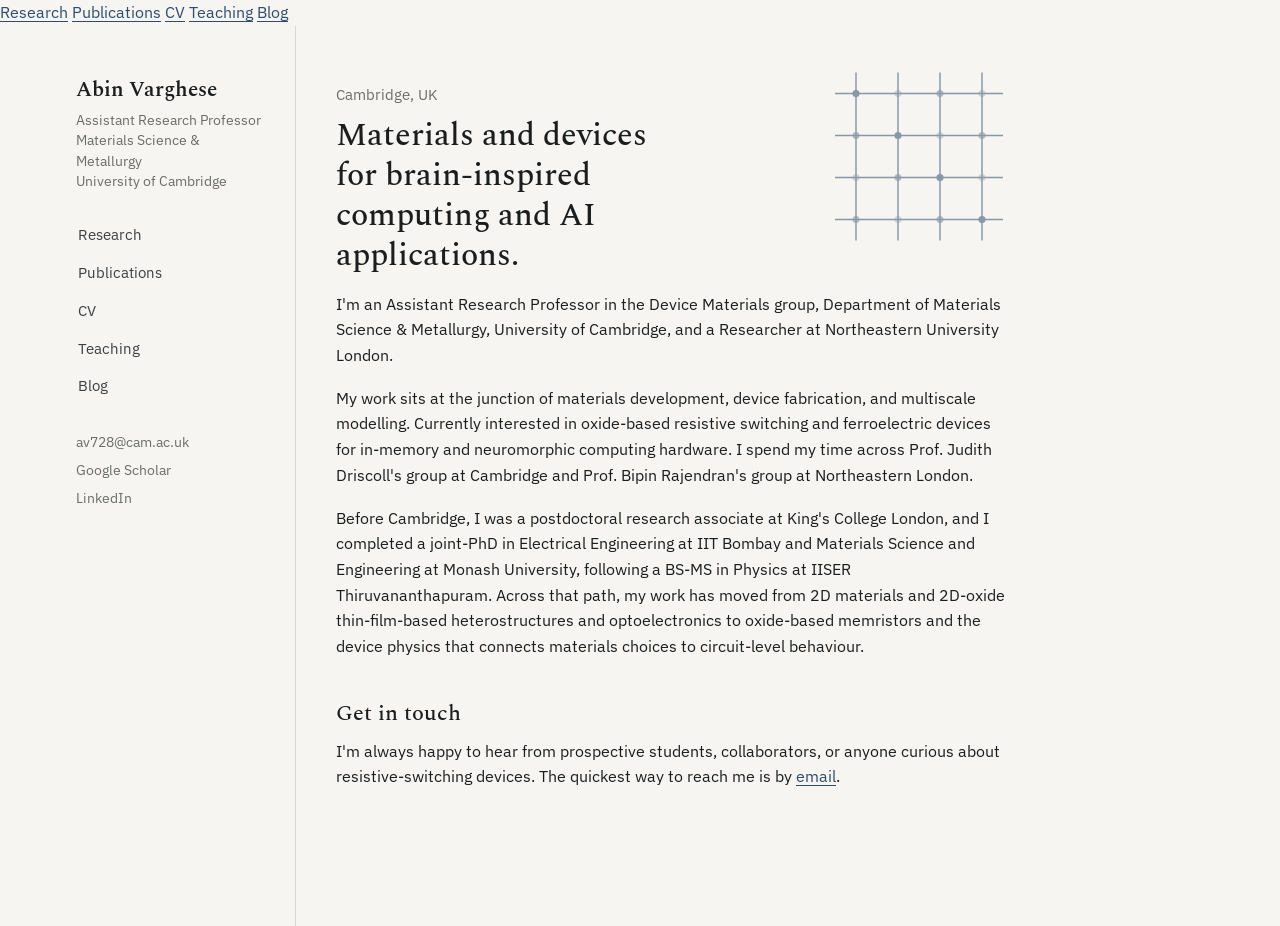
==== index.html @ 8b73548c "Update index.html" ====
<!doctype html>
<html lang="en">
<head>
<meta charset="utf-8">
<meta name="viewport" content="width=device-width, initial-scale=1">
<title>Abin Varghese — Device Materials, Cambridge</title>
<meta name="description" content="Abin Varghese is an Assistant Research Professor at the University of Cambridge, working on materials and devices for in-memory and neuromorphic computing.">
<link rel="stylesheet" href="style.css">
</head>
<body>

<div class="mobile-header">
  <span class="mobile-header__name">Abin Varghese</span>
</div>
<nav class="mobile-nav">
  <!--<a href="index.html" class="is-active">About</a>-->
  <a href="research.html">Research</a>
  <a href="publications.html">Publications</a>
  <a href="cv.html">CV</a>
  <a href="teaching.html">Teaching</a>
  <a href="blog.html">Blog</a>
</nav>

<div class="shell">
  <aside class="sidebar">
    <p class="sidebar__name">Abin Varghese</p>
    <p class="sidebar__role">Assistant Research Professor<br>Materials Science &amp; Metallurgy<br>University of Cambridge</p>
    <nav>
      <!--<a href="index.html" class="is-active">About</a>-->
      <a href="research.html">Research</a>
      <a href="publications.html">Publications</a>
      <a href="cv.html">CV</a>
      <a href="teaching.html">Teaching</a>
      <a href="blog.html">Blog</a>
    </nav>
    <div class="sidebar__contact">
      <a href="mailto:av728@cam.ac.uk">av728@cam.ac.uk</a>
      <a href="#" title="Add your Google Scholar link">Google Scholar</a>
      <a href="#" title="Add your LinkedIn link">LinkedIn</a>
    </div>
  </aside>

  <main class="main">
    <div class="content">

      <div class="hero">
        <svg class="hero__diagram" viewBox="0 0 200 200" xmlns="http://www.w3.org/2000/svg" aria-hidden="true">
          <g stroke="#2e4c6d" stroke-width="1.4" fill="none">
            <line x1="20" y1="30" x2="180" y2="30"/>
            <line x1="20" y1="70" x2="180" y2="70"/>
            <line x1="20" y1="110" x2="180" y2="110"/>
            <line x1="20" y1="150" x2="180" y2="150"/>
            <line x1="40" y1="10" x2="40" y2="170"/>
            <line x1="80" y1="10" x2="80" y2="170"/>
            <line x1="120" y1="10" x2="120" y2="170"/>
            <line x1="160" y1="10" x2="160" y2="170"/>
          </g>
          <g fill="#2e4c6d">
            <circle cx="40" cy="30" r="3.4"/>
            <circle cx="80" cy="30" r="3.4" opacity="0.35"/>
            <circle cx="120" cy="30" r="3.4" opacity="0.6"/>
            <circle cx="160" cy="30" r="3.4" opacity="0.35"/>
            <circle cx="40" cy="70" r="3.4" opacity="0.6"/>
            <circle cx="80" cy="70" r="3.4"/>
            <circle cx="120" cy="70" r="3.4" opacity="0.35"/>
            <circle cx="160" cy="70" r="3.4" opacity="0.6"/>
            <circle cx="40" cy="110" r="3.4" opacity="0.35"/>
            <circle cx="80" cy="110" r="3.4" opacity="0.6"/>
            <circle cx="120" cy="110" r="3.4"/>
            <circle cx="160" cy="110" r="3.4" opacity="0.35"/>
            <circle cx="40" cy="150" r="3.4" opacity="0.6"/>
            <circle cx="80" cy="150" r="3.4" opacity="0.35"/>
            <circle cx="120" cy="150" r="3.4" opacity="0.6"/>
            <circle cx="160" cy="150" r="3.4"/>
          </g>
        </svg>
        <p class="hero__eyebrow">Cambridge, UK</p>
        <h1>Materials and devices for brain-inspired computing and AI applications.</h1>
      </div>

      <p>I'm an Assistant Research Professor in the Device Materials group, Department of Materials Science &amp; Metallurgy, University of Cambridge, and a Researcher at Northeastern University London.</p>

      <p> My work sits at the junction of materials development, device fabrication, and multiscale modelling. Currently interested in oxide-based resistive switching and ferroelectric devices for in-memory and neuromorphic computing hardware. I spend my time across Prof. Judith Driscoll's group at Cambridge and Prof. Bipin Rajendran's group at Northeastern London.</p>

      <p>Before Cambridge, I was a postdoctoral research associate at King's College London, and I completed a joint-PhD in Electrical Engineering at IIT Bombay and Materials Science and Engineering at Monash University, following a BS-MS in Physics at IISER Thiruvananthapuram. Across that path, my work has moved from 2D materials and 2D-oxide thin-film-based heterostructures and optoelectronics to oxide-based memristors and the device physics that connects materials choices to circuit-level behaviour.</p>

     <!--<div class="stat-row">
        <div class="stat"><span class="stat__value">25</span><span class="stat__label">peer-reviewed publications</span></div>
        <div class="stat"><span class="stat__value">819</span><span class="stat__label">citations</span></div>
        <div class="stat"><span class="stat__value">11</span><span class="stat__label">h-index</span></div>
      </div>-->

      
      <h2>Get in touch</h2>
      <p>I'm always happy to hear from prospective students, collaborators, or anyone curious about resistive-switching devices. The quickest way to reach me is by <a href="mailto:av728@cam.ac.uk">email</a>.</p>

    </div>
  </main>
</div>

</body>
</html>
---- style.css ----
/* ============================================================
   Abin Varghese — personal academic site
   Design tokens
   ============================================================ */

@import url('https://fonts.googleapis.com/css2?family=Spectral:ital,wght@0,400;0,500;0,600;1,400;1,500&family=IBM+Plex+Sans:wght@400;500;600&display=swap');

:root {
  --paper: #f6f5f1;
  --paper-raised: #ffffff;
  --ink: #1b1e1f;
  --ink-soft: #3c4042;
  --meta: #6b6d68;
  --line: #d8d6cd;
  --accent: #2e4c6d;      /* WO3 electrochromic blue */
  --accent-soft: #8a9bb0;
  --accent-wash: #e8edf2;
  --max-w: 42rem;
  --sidebar-w: 15.5rem;
}

* { box-sizing: border-box; }

html {
  -webkit-text-size-adjust: 100%;
}

body {
  margin: 0;
  background: var(--paper);
  color: var(--ink);
  font-family: 'IBM Plex Sans', -apple-system, BlinkMacSystemFont, sans-serif;
  font-size: 16px;
  line-height: 1.6;
  -webkit-font-smoothing: antialiased;
}

h1, h2, h3 {
  font-family: 'Spectral', Georgia, serif;
  font-weight: 500;
  line-height: 1.25;
  margin: 0 0 0.5em;
  color: var(--ink);
}

h1 { font-size: 2rem; }
h2 { font-size: 1.4rem; margin-top: 2.5rem; }
h3 { font-size: 1.05rem; font-weight: 600; margin-top: 1.75rem; }

p { margin: 0 0 1.1em; }

a {
  color: var(--accent);
  text-decoration-thickness: 1px;
  text-underline-offset: 3px;
  transition: color 0.15s ease;
}
a:hover { color: var(--ink); }

a:focus-visible, button:focus-visible {
  outline: 2px solid var(--accent);
  outline-offset: 3px;
}

ul, ol { padding-left: 1.2em; }
li { margin-bottom: 0.5em; }

hr {
  border: none;
  border-top: 1px solid var(--line);
  margin: 2.5rem 0;
}

/* ---------------- Layout shell ---------------- */

.shell {
  display: flex;
  min-height: 100vh;
  max-width: 74rem;
  margin: 0 auto;
}

.sidebar {
  width: var(--sidebar-w);
  flex-shrink: 0;
  padding: 3rem 1.75rem 2rem;
  position: sticky;
  top: 0;
  align-self: flex-start;
  height: 100vh;
  overflow-y: auto;
  border-right: 1px solid var(--line);
}

.sidebar__name {
  font-family: 'Spectral', serif;
  font-size: 1.3rem;
  font-weight: 600;
  margin: 0 0 0.15em;
}

.sidebar__role {
  font-size: 0.85rem;
  color: var(--meta);
  line-height: 1.5;
  margin: 0 0 1.75rem;
}

.sidebar nav {
  display: flex;
  flex-direction: column;
  gap: 0.55rem;
  margin-bottom: 2rem;
}

.sidebar nav a {
  color: var(--ink-soft);
  text-decoration: none;
  font-size: 0.95rem;
  padding: 0.15rem 0;
  border-left: 2px solid transparent;
  padding-left: 0.7rem;
  margin-left: -0.7rem;
  transition: border-color 0.15s ease, color 0.15s ease;
}

.sidebar nav a:hover {
  color: var(--ink);
  border-left-color: var(--accent-soft);
}

.sidebar nav a.is-active {
  color: var(--accent);
  border-left-color: var(--accent);
  font-weight: 500;
}

.sidebar__contact {
  font-size: 0.85rem;
  color: var(--meta);
  display: flex;
  flex-direction: column;
  gap: 0.4rem;
}

.sidebar__contact a { color: var(--meta); text-decoration: none; }
.sidebar__contact a:hover { color: var(--accent); text-decoration: underline; }

.main {
  flex: 1;
  min-width: 0;
  padding: 3.5rem 2.5rem 6rem;
}

.content {
  max-width: var(--max-w);
}

/* ---------------- Mobile ---------------- */

.mobile-header {
  display: none;
}

@media (max-width: 860px) {
  .shell { flex-direction: column; }

  .sidebar {
    display: none;
  }

  .mobile-header {
    display: flex;
    align-items: center;
    justify-content: space-between;
    padding: 1.1rem 1.25rem;
    border-bottom: 1px solid var(--line);
    position: sticky;
    top: 0;
    background: var(--paper);
    z-index: 10;
  }

  .mobile-header__name {
    font-family: 'Spectral', serif;
    font-weight: 600;
    font-size: 1.05rem;
  }

  .mobile-nav {
    display: flex;
    gap: 0.9rem;
    overflow-x: auto;
    padding: 0.75rem 1.25rem 1rem;
    border-bottom: 1px solid var(--line);
    font-size: 0.9rem;
  }

  .mobile-nav a {
    color: var(--ink-soft);
    text-decoration: none;
    white-space: nowrap;
  }

  .mobile-nav a.is-active {
    color: var(--accent);
    font-weight: 500;
  }

  .main { padding: 2rem 1.25rem 4rem; }
}

/* ---------------- Hero (About page) ---------------- */

.hero {
  position: relative;
  margin-bottom: 1rem;
}

.hero__diagram {
  position: absolute;
  top: -1.2rem;
  right: -1rem;
  width: 210px;
  height: 210px;
  opacity: 0.55;
  pointer-events: none;
}

@media (max-width: 860px) {
  .hero__diagram { display: none; }
}

.hero__eyebrow {
  color: var(--meta);
  font-size: 0.95rem;
  margin-bottom: 0.6rem;
}

.hero h1 {
  max-width: 20ch;
  animation: rise 0.6s ease both;
}

@keyframes rise {
  from { opacity: 0; transform: translateY(6px); }
  to { opacity: 1; transform: translateY(0); }
}

@media (prefers-reduced-motion: reduce) {
  .hero h1 { animation: none; }
}

/* ---------------- Cards / lists ---------------- */

.entry {
  padding: 1.1rem 0;
  border-top: 1px solid var(--line);
}
.entry:first-of-type { border-top: none; padding-top: 0; }

.entry__meta {
  font-size: 0.85rem;
  color: var(--meta);
  margin-bottom: 0.25rem;
}

.entry__title {
  font-weight: 600;
  margin-bottom: 0.15rem;
}

.tag {
  display: inline-block;
  font-size: 0.78rem;
  color: var(--accent);
  background: var(--accent-wash);
  padding: 0.15rem 0.55rem;
  border-radius: 3px;
  margin-right: 0.4rem;
}

.pub {
  padding: 1rem 0;
  border-top: 1px solid var(--line);
  font-size: 0.98rem;
}
.pub:first-of-type { border-top: none; padding-top: 0; }
.pub__venue { color: var(--meta); font-size: 0.88rem; }

.pub-author-self {
  font-weight: 600;
}

.stat-row {
  display: flex;
  gap: 2rem;
  margin: 1.5rem 0 2rem;
  flex-wrap: wrap;
}

.stat {
  display: flex;
  flex-direction: column;
}

.stat__value {
  font-family: 'Spectral', serif;
  font-size: 1.6rem;
  color: var(--accent);
  line-height: 1;
}

.stat__label {
  font-size: 0.8rem;
  color: var(--meta);
  margin-top: 0.3rem;
}

.button {
  display: inline-block;
  border: 1px solid var(--ink);
  color: var(--ink);
  text-decoration: none;
  padding: 0.55rem 1.1rem;
  font-size: 0.92rem;
  border-radius: 2px;
  transition: background 0.15s ease, color 0.15s ease;
}
.button:hover {
  background: var(--ink);
  color: var(--paper-raised);
}

.empty-state {
  border: 1px dashed var(--line);
  border-radius: 4px;
  padding: 2rem;
  color: var(--meta);
  font-size: 0.95rem;
}

.footer-note {
  margin-top: 3.5rem;
  padding-top: 1.5rem;
  border-top: 1px solid var(--line);
  font-size: 0.85rem;
  color: var(--meta);
}
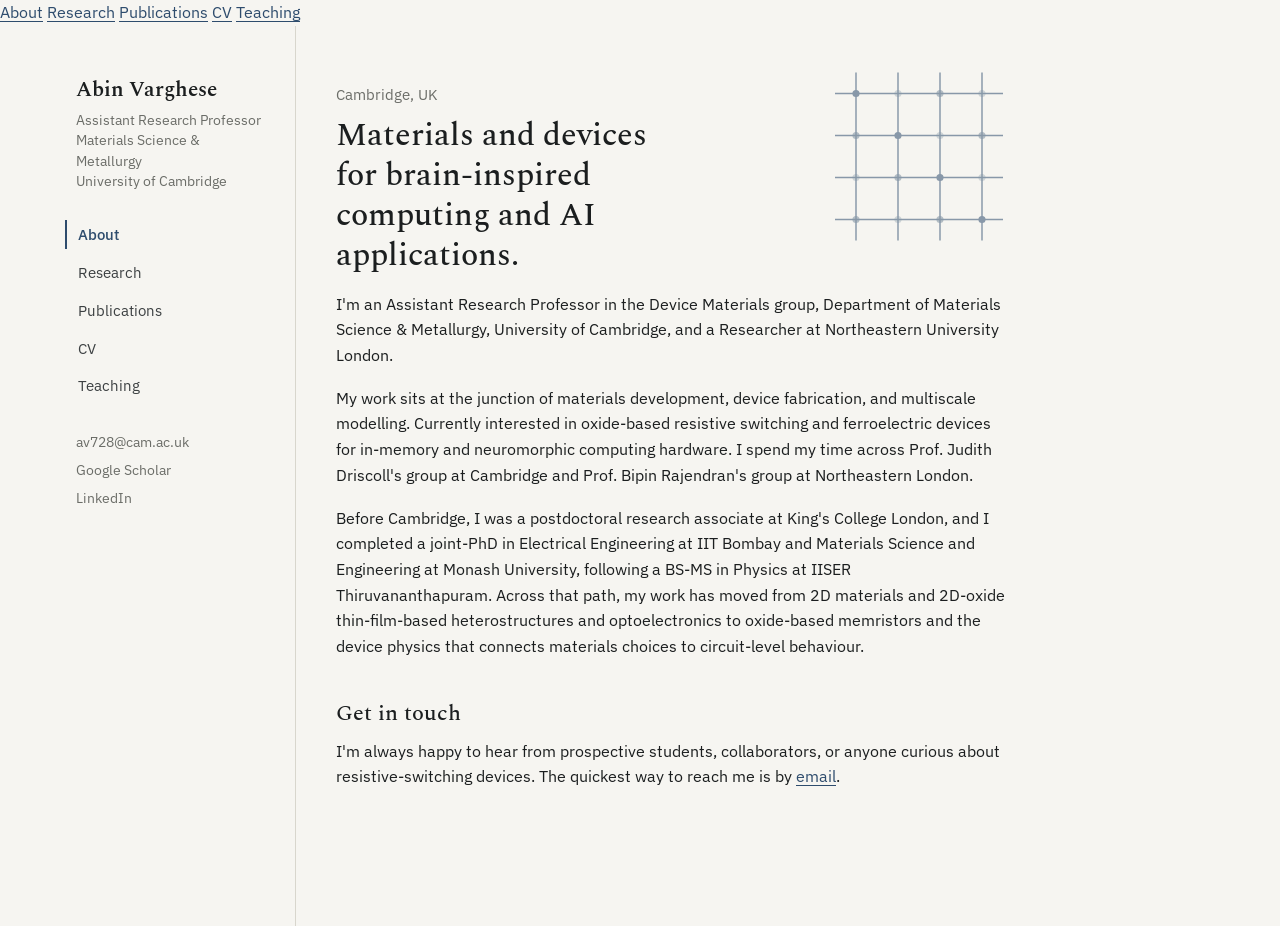
==== commit fd0c3dc9: "Uncomment About link and comment out Blog link" ====
--- a/index.html
+++ b/index.html
@@ -13,12 +13,12 @@
   <span class="mobile-header__name">Abin Varghese</span>
 </div>
 <nav class="mobile-nav">
-  <!--<a href="index.html" class="is-active">About</a>-->
+  <a href="index.html" class="is-active">About</a>
   <a href="research.html">Research</a>
   <a href="publications.html">Publications</a>
   <a href="cv.html">CV</a>
   <a href="teaching.html">Teaching</a>
-  <a href="blog.html">Blog</a>
+  <!--<a href="blog.html">Blog</a>-->
 </nav>
 
 <div class="shell">
@@ -26,12 +26,12 @@
     <p class="sidebar__name">Abin Varghese</p>
     <p class="sidebar__role">Assistant Research Professor<br>Materials Science &amp; Metallurgy<br>University of Cambridge</p>
     <nav>
-      <!--<a href="index.html" class="is-active">About</a>-->
+      <a href="index.html" class="is-active">About</a>
       <a href="research.html">Research</a>
       <a href="publications.html">Publications</a>
       <a href="cv.html">CV</a>
       <a href="teaching.html">Teaching</a>
-      <a href="blog.html">Blog</a>
+      <!--<a href="blog.html">Blog</a>-->
     </nav>
     <div class="sidebar__contact">
       <a href="mailto:av728@cam.ac.uk">av728@cam.ac.uk</a>
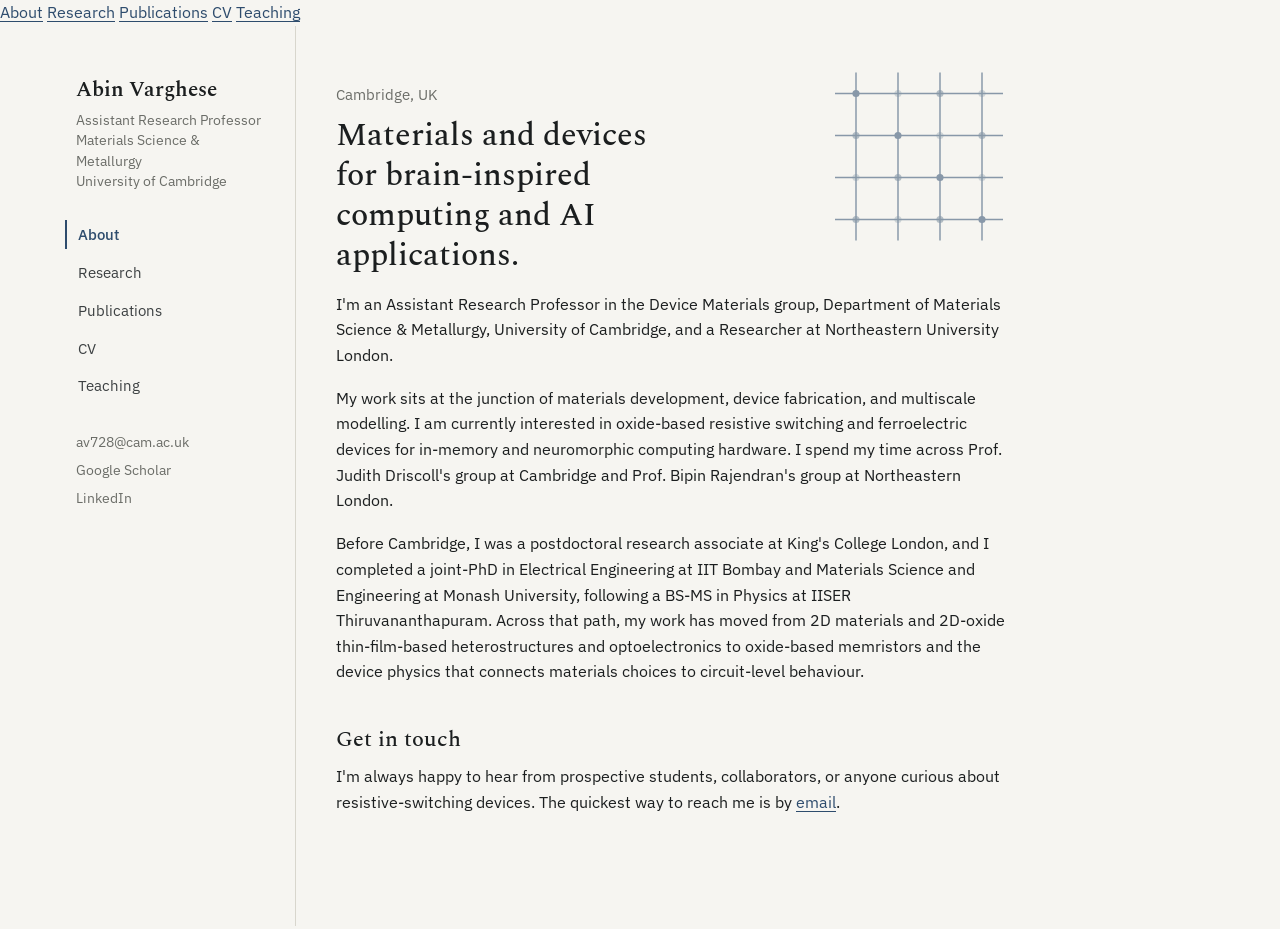
==== commit cfed57b0: "Refine work description in index.html Updated text to improve clarity and readability." ====
--- a/index.html
+++ b/index.html
@@ -80,7 +80,7 @@
 
       <p>I'm an Assistant Research Professor in the Device Materials group, Department of Materials Science &amp; Metallurgy, University of Cambridge, and a Researcher at Northeastern University London.</p>
 
-      <p> My work sits at the junction of materials development, device fabrication, and multiscale modelling. Currently interested in oxide-based resistive switching and ferroelectric devices for in-memory and neuromorphic computing hardware. I spend my time across Prof. Judith Driscoll's group at Cambridge and Prof. Bipin Rajendran's group at Northeastern London.</p>
+      <p> My work sits at the junction of materials development, device fabrication, and multiscale modelling. I am currently interested in oxide-based resistive switching and ferroelectric devices for in-memory and neuromorphic computing hardware. I spend my time across Prof. Judith Driscoll's group at Cambridge and Prof. Bipin Rajendran's group at Northeastern London.</p>
 
       <p>Before Cambridge, I was a postdoctoral research associate at King's College London, and I completed a joint-PhD in Electrical Engineering at IIT Bombay and Materials Science and Engineering at Monash University, following a BS-MS in Physics at IISER Thiruvananthapuram. Across that path, my work has moved from 2D materials and 2D-oxide thin-film-based heterostructures and optoelectronics to oxide-based memristors and the device physics that connects materials choices to circuit-level behaviour.</p>
 
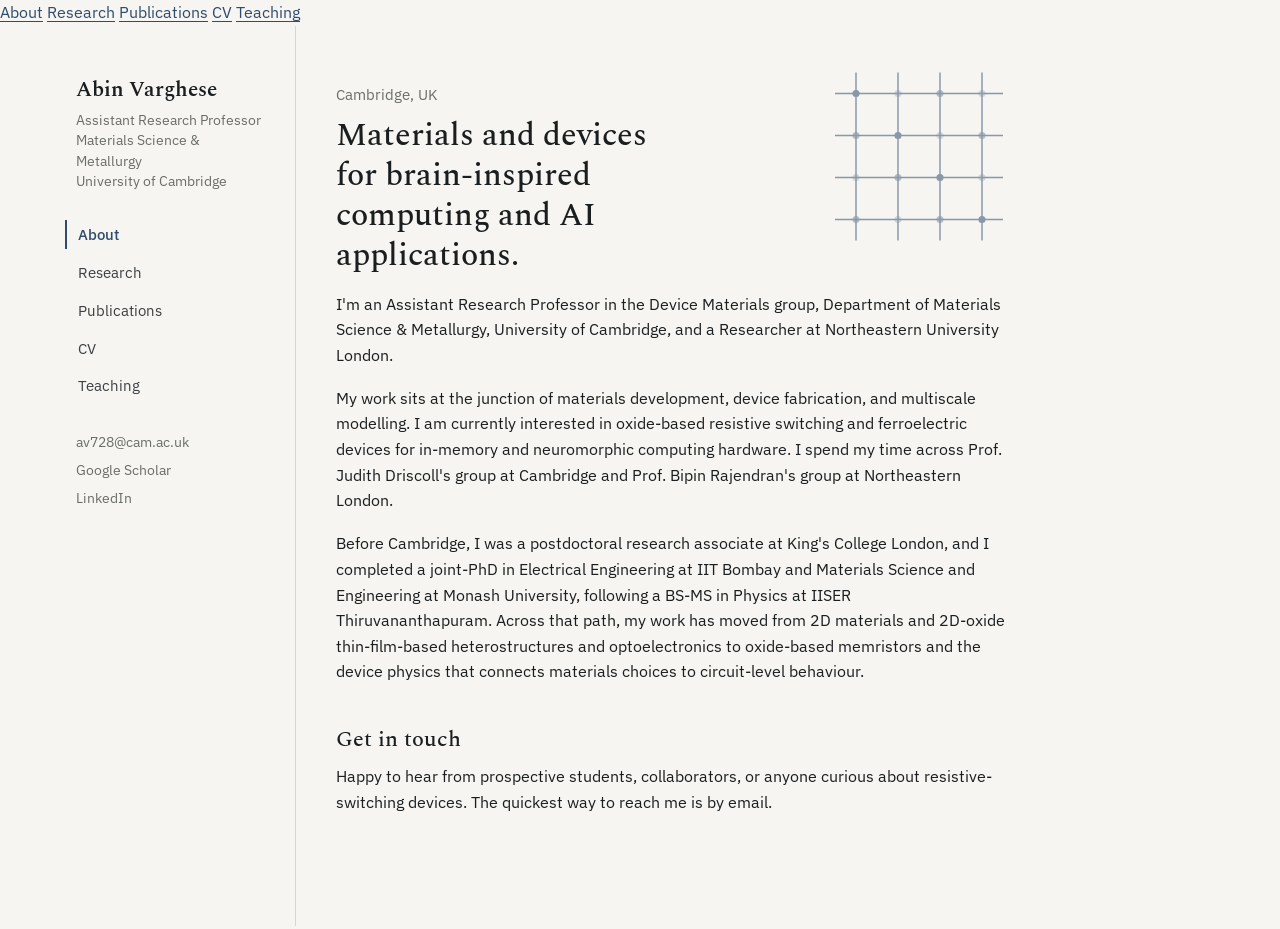
==== commit 9d888c55: "Revise contact information paragraph Updated contact paragraph for clarity and conciseness." ====
--- a/index.html
+++ b/index.html
@@ -92,7 +92,7 @@
 
       
       <h2>Get in touch</h2>
-      <p>I'm always happy to hear from prospective students, collaborators, or anyone curious about resistive-switching devices. The quickest way to reach me is by <a href="mailto:av728@cam.ac.uk">email</a>.</p>
+      <p>Happy to hear from prospective students, collaborators, or anyone curious about resistive-switching devices. The quickest way to reach me is by email</a>.</p>
 
     </div>
   </main>
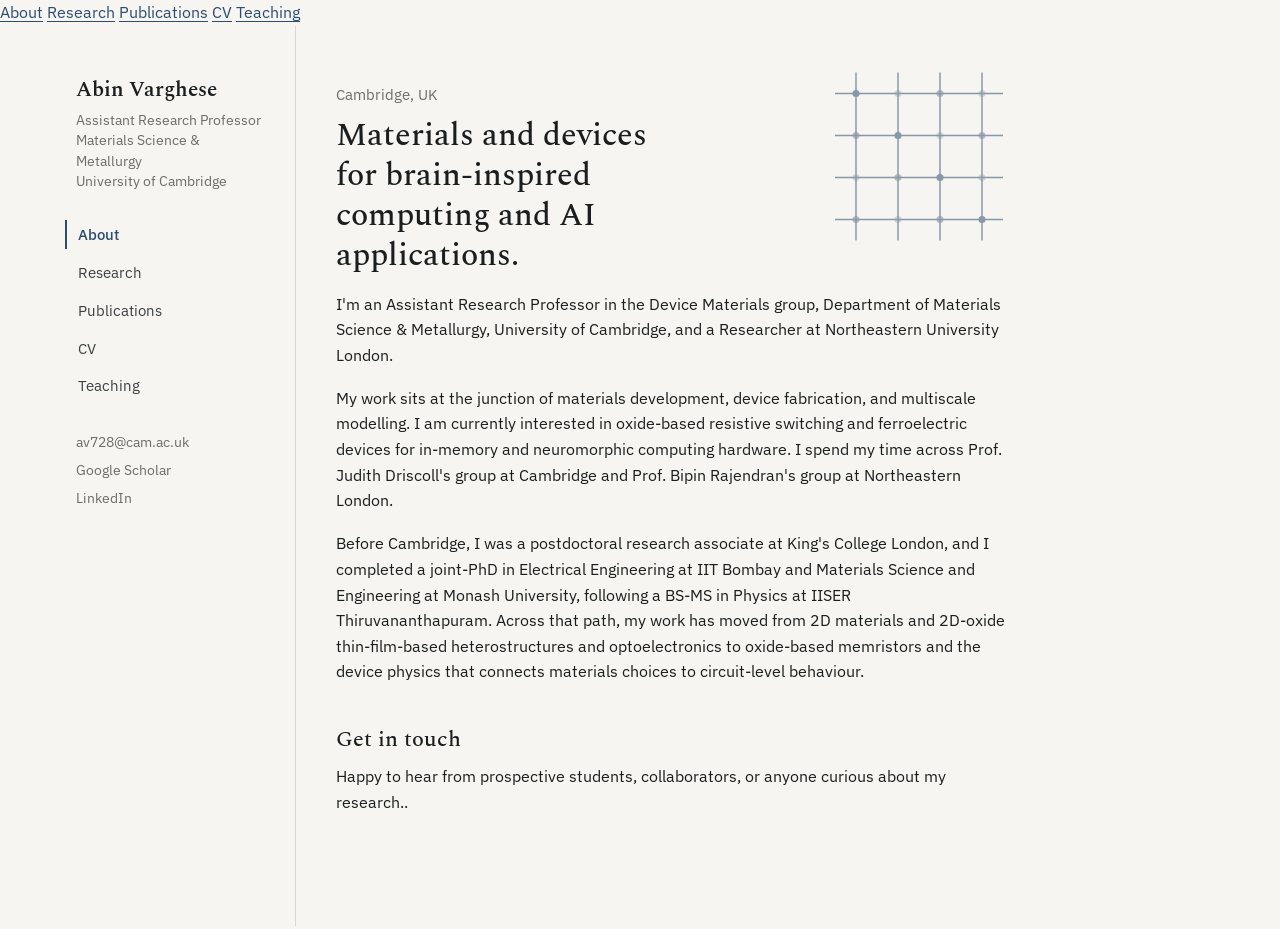
==== commit 129ed91d: "Update index.html" ====
--- a/index.html
+++ b/index.html
@@ -35,8 +35,8 @@
     </nav>
     <div class="sidebar__contact">
       <a href="mailto:av728@cam.ac.uk">av728@cam.ac.uk</a>
-      <a href="#" title="Add your Google Scholar link">Google Scholar</a>
-      <a href="#" title="Add your LinkedIn link">LinkedIn</a>
+      <a href="https://scholar.google.com/citations?user=qMd50hkAAAAJ&hl=en" target="_blank">Google Scholar</a>
+      <a href="www.linkedin.com/in/abin-varghese-510934150" target="_blank">LinkedIn</a>
     </div>
   </aside>
 
@@ -92,7 +92,7 @@
 
       
       <h2>Get in touch</h2>
-      <p>Happy to hear from prospective students, collaborators, or anyone curious about resistive-switching devices. The quickest way to reach me is by email</a>.</p>
+      <p>Happy to hear from prospective students, collaborators, or anyone curious about my research.</a>.</p>
 
     </div>
   </main>
